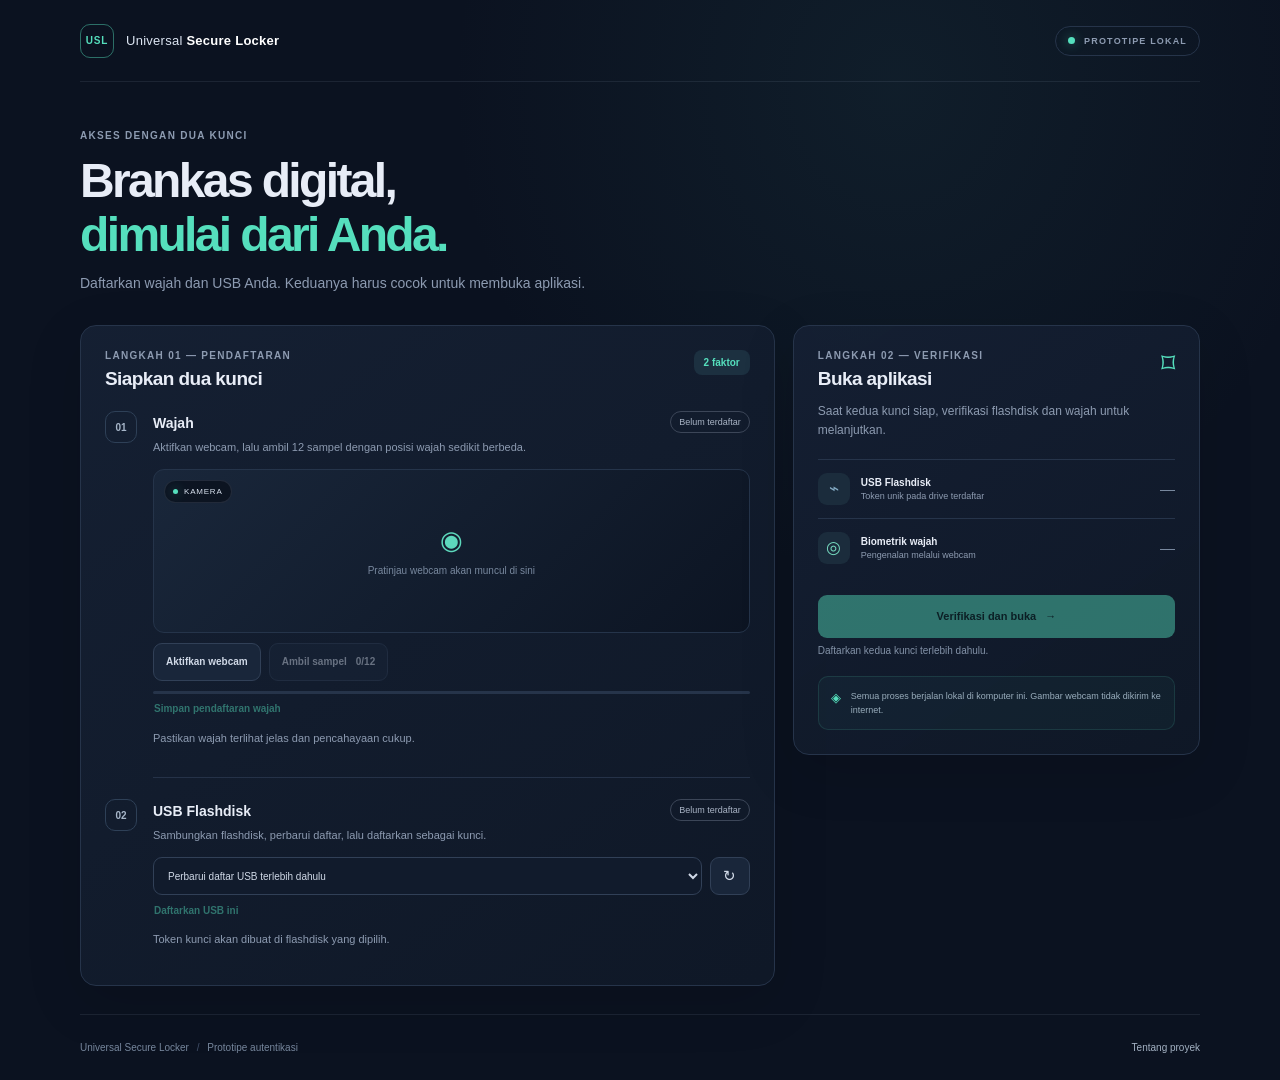
==== frontend/index.html @ 28c9111f "feat: implement USB dongle authentication and biometric verification - Add DongleAuth class for mana" ====
<!doctype html>
<html lang="id">
<head>
  <meta charset="utf-8">
  <meta name="viewport" content="width=device-width, initial-scale=1">
  <meta name="theme-color" content="#0b1220">
  <title>Universal Secure Locker</title>
  <link rel="stylesheet" href="css/style.css">
</head>
<body data-page="access">
  <main class="shell">
    <header class="topbar">
      <a class="brand" href="index.html" aria-label="Universal Secure Locker">
        <span class="brand-mark">USL</span>
        <span>Universal <strong>Secure Locker</strong></span>
      </a>
      <span class="environment-tag"><span class="status-dot"></span> PROTOTIPE LOKAL</span>
    </header>

    <section class="intro">
      <div class="eyebrow">AKSES DENGAN DUA KUNCI</div>
      <h1>Brankas digital,<br><span>dimulai dari Anda.</span></h1>
      <p>Daftarkan wajah dan USB Anda. Keduanya harus cocok untuk membuka aplikasi.</p>
    </section>

    <section class="access-layout" aria-label="Pengaturan dan verifikasi akses">
      <article class="card setup-card">
        <div class="card-heading">
          <div>
            <div class="eyebrow">LANGKAH 01 — PENDAFTARAN</div>
            <h2>Siapkan dua kunci</h2>
          </div>
          <span class="step-badge">2 faktor</span>
        </div>

        <div class="key-block">
          <div class="key-icon" aria-hidden="true">01</div>
          <div class="key-content">
            <div class="key-title-row">
              <h3>Wajah</h3>
              <span class="pill" id="face-status">Belum terdaftar</span>
            </div>
            <p>Aktifkan webcam, lalu ambil 12 sampel dengan posisi wajah sedikit berbeda.</p>
            <div class="camera-frame">
              <img id="camera-preview" alt="Pratinjau webcam" hidden>
              <div id="camera-placeholder" class="camera-placeholder">
                <span class="camera-symbol" aria-hidden="true">◉</span>
                <span>Pratinjau webcam akan muncul di sini</span>
              </div>
              <span class="camera-label"><span class="status-dot"></span> KAMERA</span>
            </div>
            <div class="button-row">
              <button class="button button-secondary" id="camera-button" type="button">Aktifkan webcam</button>
              <button class="button button-secondary" id="capture-button" type="button" disabled>Ambil sampel <span id="sample-count">0/12</span></button>
            </div>
            <div class="progress-track" aria-label="Kemajuan pendaftaran wajah">
              <span id="sample-progress"></span>
            </div>
            <button class="button button-text" id="finish-face-button" type="button" disabled>Simpan pendaftaran wajah</button>
            <p class="inline-message" id="face-message" role="status">Pastikan wajah terlihat jelas dan pencahayaan cukup.</p>
          </div>
        </div>

        <div class="divider"></div>

        <div class="key-block">
          <div class="key-icon" aria-hidden="true">02</div>
          <div class="key-content">
            <div class="key-title-row">
              <h3>USB Flashdisk</h3>
              <span class="pill" id="usb-status">Belum terdaftar</span>
            </div>
            <p>Sambungkan flashdisk, perbarui daftar, lalu daftarkan sebagai kunci.</p>
            <div class="button-row usb-controls">
              <select id="usb-select" aria-label="Pilih USB Flashdisk">
                <option value="">Perbarui daftar USB terlebih dahulu</option>
              </select>
              <button class="button button-secondary" id="refresh-usb-button" type="button" aria-label="Perbarui daftar USB">↻</button>
            </div>
            <button class="button button-text" id="register-usb-button" type="button" disabled>Daftarkan USB ini</button>
            <p class="inline-message" id="usb-message" role="status">Token kunci akan dibuat di flashdisk yang dipilih.</p>
          </div>
        </div>
      </article>

      <aside class="card verify-card">
        <div class="card-heading">
          <div>
            <div class="eyebrow">LANGKAH 02 — VERIFIKASI</div>
            <h2>Buka aplikasi</h2>
          </div>
          <span class="lock-icon" aria-hidden="true">⌑</span>
        </div>
        <p class="verify-description">Saat kedua kunci siap, verifikasi flashdisk dan wajah untuk melanjutkan.</p>

        <div class="factor-row">
          <span class="factor-icon" aria-hidden="true">⌁</span>
          <span><strong>USB Flashdisk</strong><small>Token unik pada drive terdaftar</small></span>
          <span class="factor-check" id="usb-check">—</span>
        </div>
        <div class="factor-row">
          <span class="factor-icon face-icon" aria-hidden="true">◎</span>
          <span><strong>Biometrik wajah</strong><small>Pengenalan melalui webcam</small></span>
          <span class="factor-check" id="face-check">—</span>
        </div>

        <button class="button button-primary button-wide" id="unlock-button" type="button" disabled>
          Verifikasi dan buka <span aria-hidden="true">→</span>
        </button>
        <p class="inline-message" id="login-message" role="status">Daftarkan kedua kunci terlebih dahulu.</p>
        <div class="privacy-note">
          <span aria-hidden="true">◈</span>
          <p>Semua proses berjalan lokal di komputer ini. Gambar webcam tidak dikirim ke internet.</p>
        </div>
      </aside>
    </section>

    <footer class="footer">
      <span>Universal Secure Locker <span class="footer-separator">/</span> Prototipe autentikasi</span>
      <a href="../dokumen_perancangan_project_akhir_kriptografi.md">Tentang proyek</a>
    </footer>
  </main>
  <script src="js/api.js"></script>
  <script src="js/app.js"></script>
</body>
</html>
---- frontend/css/style.css ----
:root {
  color-scheme: dark;
  font-family: "Segoe UI", sans-serif;
  background: #0b1220;
  color: #e8edf7;
  font-synthesis: none;
  text-rendering: optimizeLegibility;
  --surface: #121b2c;
  --surface-raised: #172338;
  --line: #26344a;
  --muted: #8d9bb1;
  --accent: #55dfbd;
  --accent-dark: #133f3d;
  --danger: #ff828c;
}

* {
  box-sizing: border-box;
}

body {
  min-width: 760px;
  min-height: 100vh;
  margin: 0;
  background:
    radial-gradient(ellipse at 70% 8%, rgb(46 101 105 / 14%), transparent 35%),
    #0b1220;
}

button,
select {
  font: inherit;
}

button,
a,
select {
  -webkit-tap-highlight-color: transparent;
}

a {
  color: inherit;
  text-decoration: none;
}

.shell {
  width: min(1120px, calc(100% - 72px));
  margin: 0 auto;
}

.topbar {
  height: 82px;
  display: flex;
  align-items: center;
  justify-content: space-between;
  border-bottom: 1px solid rgb(141 155 177 / 13%);
}

.brand {
  display: inline-flex;
  align-items: center;
  gap: 12px;
  color: #dce5f2;
  font-size: 13px;
  letter-spacing: 0.02em;
}

.brand strong {
  color: #fff;
  font-weight: 600;
}

.brand-mark {
  width: 34px;
  height: 34px;
  display: grid;
  place-items: center;
  border: 1px solid rgb(85 223 189 / 45%);
  border-radius: 10px;
  color: var(--accent);
  font-size: 10px;
  font-weight: 700;
  letter-spacing: 0.08em;
}

.environment-tag,
.eyebrow {
  color: var(--muted);
  font-size: 10px;
  font-weight: 700;
  letter-spacing: 0.13em;
}

.environment-tag {
  display: inline-flex;
  align-items: center;
  gap: 9px;
  padding: 9px 12px;
  border: 1px solid var(--line);
  border-radius: 99px;
  font-size: 9px;
}

.status-dot {
  width: 7px;
  height: 7px;
  display: inline-block;
  border-radius: 50%;
  background: var(--accent);
  box-shadow: 0 0 11px rgb(85 223 189 / 48%);
}

.intro {
  padding: 48px 0 30px;
}

.intro h1,
.dashboard-welcome h1 {
  margin: 13px 0 10px;
  font-family: "Segoe UI", sans-serif;
  font-size: clamp(32px, 4vw, 48px);
  font-weight: 700;
  letter-spacing: -0.055em;
  line-height: 1.12;
}

.intro h1 span,
.dashboard-welcome h1 span {
  color: var(--accent);
}

.intro p,
.dashboard-welcome p {
  margin: 0;
  color: var(--muted);
  font-size: 14px;
  line-height: 1.7;
}

.access-layout {
  display: grid;
  grid-template-columns: minmax(0, 1.45fr) minmax(310px, 0.85fr);
  align-items: start;
  gap: 18px;
}

.card {
  border: 1px solid var(--line);
  border-radius: 16px;
  background: linear-gradient(145deg, rgb(21 32 51 / 96%), rgb(15 24 39 / 98%));
  box-shadow: 0 16px 55px rgb(0 0 0 / 13%);
}

.setup-card,
.verify-card {
  padding: 24px;
}

.card-heading {
  display: flex;
  align-items: flex-start;
  justify-content: space-between;
  gap: 16px;
}

.card-heading h2 {
  margin: 7px 0 0;
  font-family: Manrope, "Segoe UI", sans-serif;
  font-size: 19px;
  letter-spacing: -0.03em;
}

.step-badge {
  padding: 7px 10px;
  border-radius: 8px;
  background: #1c3040;
  color: var(--accent);
  font-size: 10px;
  font-weight: 700;
}

.key-block {
  display: grid;
  grid-template-columns: 35px minmax(0, 1fr);
  gap: 13px;
  padding-top: 21px;
}

.key-icon {
  width: 32px;
  height: 32px;
  display: grid;
  place-items: center;
  border: 1px solid #2e4057;
  border-radius: 10px;
  color: #a7b6c9;
  font-size: 10px;
  font-weight: 700;
}

.key-content {
  min-width: 0;
}

.key-title-row {
  display: flex;
  align-items: center;
  justify-content: space-between;
  gap: 10px;
}

.key-title-row h3 {
  margin: 2px 0 0;
  font-size: 14px;
  font-weight: 600;
}

.pill {
  padding: 5px 8px;
  border: 1px solid #3c4658;
  border-radius: 99px;
  color: #aab5c6;
  font-size: 9px;
  white-space: nowrap;
}

.pill.is-ready {
  border-color: rgb(85 223 189 / 35%);
  background: rgb(85 223 189 / 8%);
  color: var(--accent);
}

.key-content > p,
.verify-description {
  margin: 6px 0 12px;
  color: var(--muted);
  font-size: 11px;
  line-height: 1.6;
}

.camera-frame {
  position: relative;
  height: 164px;
  overflow: hidden;
  border: 1px solid #25344a;
  border-radius: 11px;
  background:
    linear-gradient(135deg, rgb(29 44 65 / 68%), rgb(12 20 34 / 95%)),
    #111b2c;
}

.camera-frame img {
  width: 100%;
  height: 100%;
  display: block;
  object-fit: cover;
  transform: scaleX(-1);
}

.camera-frame img[hidden] {
  display: none;
}

.camera-placeholder {
  height: 100%;
  display: flex;
  flex-direction: column;
  align-items: center;
  justify-content: center;
  gap: 9px;
  color: #78889e;
  font-size: 10px;
}

.camera-symbol {
  color: #5dd8bc;
  font-size: 26px;
}

.camera-label {
  position: absolute;
  top: 10px;
  left: 10px;
  display: inline-flex;
  align-items: center;
  gap: 6px;
  padding: 6px 8px;
  border: 1px solid rgb(141 155 177 / 17%);
  border-radius: 99px;
  background: rgb(9 15 26 / 72%);
  color: #d9e2ef;
  font-size: 8px;
  letter-spacing: 0.1em;
}

.camera-label .status-dot {
  width: 5px;
  height: 5px;
}

.button-row {
  display: flex;
  gap: 8px;
  margin-top: 10px;
}

.button {
  min-height: 38px;
  display: inline-flex;
  align-items: center;
  justify-content: center;
  gap: 9px;
  padding: 0 12px;
  border: 1px solid transparent;
  border-radius: 9px;
  cursor: pointer;
  font-size: 10px;
  font-weight: 600;
  transition: border-color 140ms ease, background 140ms ease, transform 140ms ease;
}

.button:not(:disabled):active {
  transform: translateY(1px);
}

.button:disabled {
  cursor: not-allowed;
  opacity: 0.45;
}

.button-secondary {
  border-color: #314057;
  background: #19263a;
  color: #d0d9e7;
}

.button-secondary:not(:disabled):hover {
  border-color: #5a718d;
  background: #203149;
}

.button-primary {
  background: var(--accent);
  color: #06251f;
  font-size: 11px;
  font-weight: 700;
}

.button-primary:not(:disabled):hover {
  background: #7cebd0;
}

.button-text {
  min-height: 30px;
  padding: 0;
  background: transparent;
  color: var(--accent);
  font-size: 10px;
}

.button-text:not(:disabled):hover {
  color: #94f5dc;
}

.progress-track {
  height: 3px;
  overflow: hidden;
  margin-top: 10px;
  border-radius: 99px;
  background: #26344a;
}

.progress-track span {
  width: 0;
  height: 100%;
  display: block;
  border-radius: inherit;
  background: var(--accent);
  transition: width 180ms ease;
}

.inline-message {
  min-height: 14px;
  margin: 5px 0 0;
  color: #8392a8;
  font-size: 10px;
  line-height: 1.5;
}

.inline-message.is-error {
  color: var(--danger);
}

.inline-message.is-success {
  color: var(--accent);
}

.divider {
  height: 1px;
  margin: 18px 0 0 48px;
  background: #253248;
}

.usb-controls select {
  min-width: 0;
  flex: 1;
  padding: 0 10px;
  border: 1px solid #314057;
  border-radius: 9px;
  outline: none;
  background: #111b2c;
  color: #d0d9e7;
  font-size: 10px;
}

.usb-controls select:focus {
  border-color: var(--accent);
}

.usb-controls .button {
  width: 40px;
  font-size: 15px;
}

.verify-card {
  position: sticky;
  top: 20px;
}

.lock-icon {
  color: var(--accent);
  font-size: 28px;
  line-height: 1;
}

.verify-description {
  margin: 12px 0 18px;
  font-size: 12px;
}

.factor-row {
  min-height: 59px;
  display: flex;
  align-items: center;
  gap: 11px;
  border-top: 1px solid #26344a;
}

.factor-icon {
  width: 32px;
  height: 32px;
  display: grid;
  place-items: center;
  border-radius: 9px;
  background: #1b2c3c;
  color: #82a9c2;
  font-size: 17px;
}

.face-icon {
  color: #75d9bf;
}

.factor-row > span:nth-child(2) {
  min-width: 0;
  flex: 1;
}

.factor-row strong,
.factor-row small {
  display: block;
}

.factor-row strong {
  font-size: 10px;
  font-weight: 600;
}

.factor-row small {
  margin-top: 3px;
  color: var(--muted);
  font-size: 9px;
}

.factor-check {
  color: #78889e;
  font-size: 15px;
}

.factor-check.is-ready {
  color: var(--accent);
}

.button-wide {
  width: 100%;
  min-height: 43px;
  margin-top: 18px;
}

.privacy-note,
.demo-notice {
  display: flex;
  gap: 10px;
  padding: 12px;
  border: 1px solid rgb(85 223 189 / 13%);
  border-radius: 10px;
  background: rgb(85 223 189 / 4%);
  color: var(--accent);
}

.privacy-note {
  margin-top: 18px;
}

.privacy-note > span,
.demo-notice > span {
  padding-top: 1px;
  font-size: 13px;
}

.privacy-note p,
.demo-notice p {
  margin: 0;
  color: #99adbc;
  font-size: 9px;
  line-height: 1.6;
}

.footer {
  min-height: 66px;
  display: flex;
  align-items: center;
  justify-content: space-between;
  gap: 16px;
  margin-top: 28px;
  border-top: 1px solid rgb(141 155 177 / 13%);
  color: #76869c;
  font-size: 10px;
}

.footer a,
.footer > span:last-child {
  color: #a3b1c2;
}

.footer a:hover {
  color: var(--accent);
}

.footer-separator {
  padding: 0 5px;
  color: #43516a;
}

.dashboard-shell {
  min-height: 100vh;
  display: flex;
  flex-direction: column;
}

.dashboard-welcome {
  padding: 70px 0 37px;
}

.dashboard-welcome h1 {
  font-size: clamp(38px, 5vw, 58px);
}

.dashboard-welcome p {
  max-width: 520px;
}

.dashboard-grid {
  display: grid;
  grid-template-columns: repeat(3, 1fr);
  gap: 15px;
}

.feature-card {
  position: relative;
  min-height: 220px;
  padding: 21px;
}

.feature-number {
  position: absolute;
  top: 22px;
  right: 21px;
  color: #61728b;
  font-size: 10px;
  letter-spacing: 0.08em;
}

.feature-icon {
  width: 42px;
  height: 42px;
  display: grid;
  place-items: center;
  margin-bottom: 24px;
  border: 1px solid #30445b;
  border-radius: 12px;
  background: #1a2a3c;
  color: var(--accent);
  font-size: 17px;
  font-weight: 600;
}

.feature-card h2 {
  margin: 0 0 7px;
  font-family: "Segoe UI", sans-serif;
  font-size: 15px;
}

.feature-card p {
  margin: 0;
  color: var(--muted);
  font-size: 11px;
  line-height: 1.6;
}

.feature-state {
  display: inline-block;
  margin-top: 17px;
  color: #8092aa;
  font-size: 8px;
  font-weight: 700;
  letter-spacing: 0.12em;
}

.demo-notice {
  margin-top: 20px;
  border-color: #34425a;
  background: rgb(110 136 166 / 6%);
  color: #a9bad0;
}

.demo-notice p {
  font-size: 10px;
}

.demo-notice strong {
  color: #d2dfed;
}

.dashboard-shell .footer {
  margin-top: auto;
}

.logout-button {
  min-height: 36px;
}

@media (max-width: 850px) {
  body {
    min-width: 0;
  }

  .shell {
    width: min(680px, calc(100% - 32px));
  }

  .access-layout {
    grid-template-columns: 1fr;
  }

  .verify-card {
    position: static;
  }
}

@media (max-width: 560px) {
  .environment-tag {
    padding: 8px;
    font-size: 8px;
  }

  .intro {
    padding-top: 36px;
  }

  .setup-card,
  .verify-card {
    padding: 17px;
  }

  .key-block {
    grid-template-columns: 28px minmax(0, 1fr);
    gap: 9px;
  }

  .key-icon {
    width: 27px;
    height: 27px;
  }

  .dashboard-grid {
    grid-template-columns: 1fr;
  }

  .feature-card {
    min-height: 190px;
  }

  .footer {
    align-items: flex-start;
    padding: 17px 0;
    font-size: 9px;
  }
}
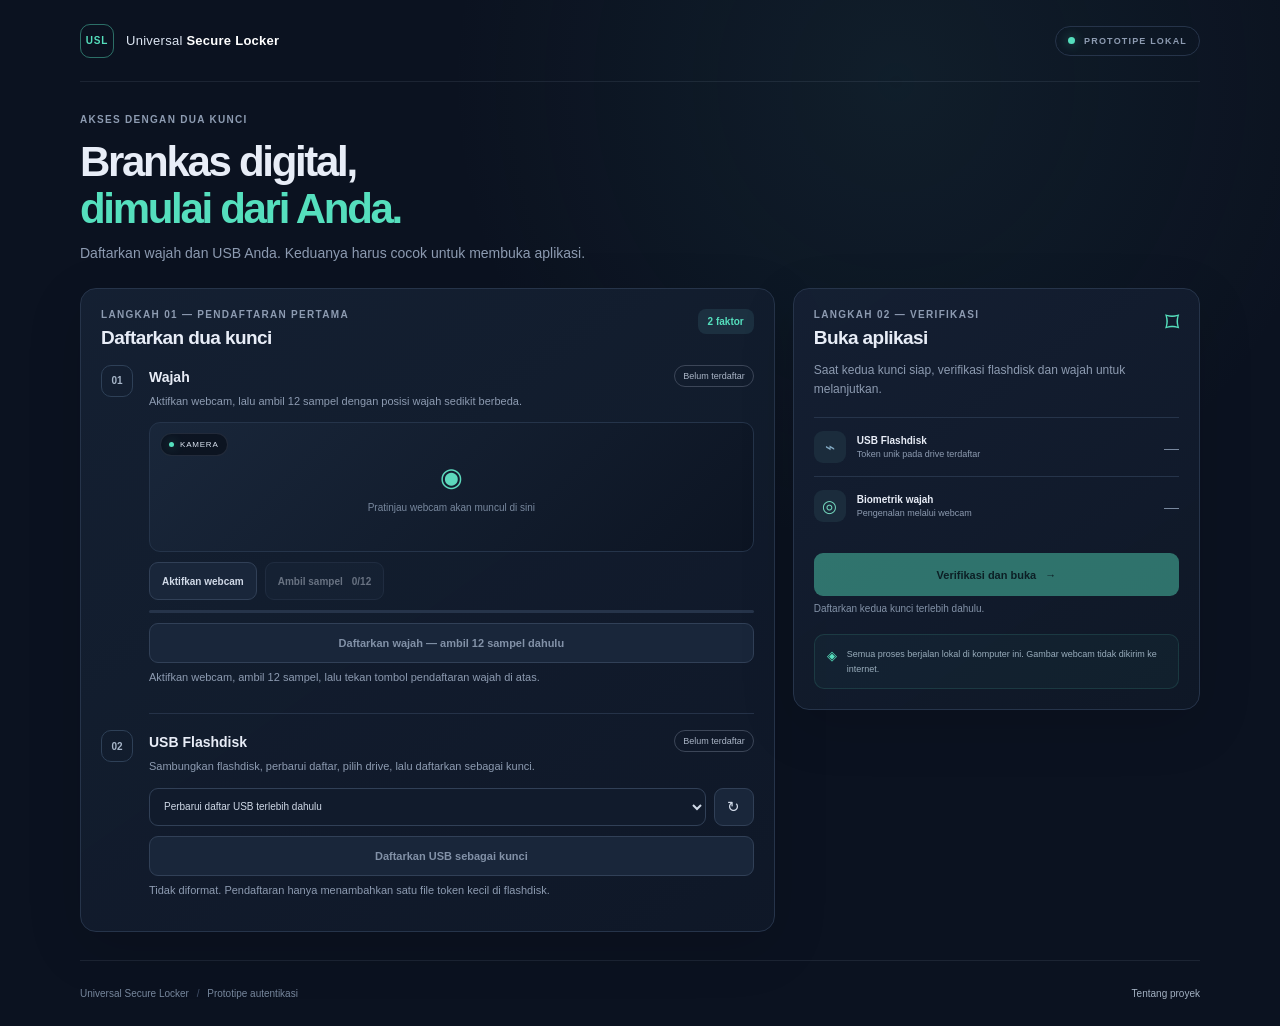
==== commit 9709dcc8: "feat: update README and UI for USB and facial registration process" ====
--- a/frontend/index.html
+++ b/frontend/index.html
@@ -27,8 +27,8 @@
       <article class="card setup-card">
         <div class="card-heading">
           <div>
-            <div class="eyebrow">LANGKAH 01 — PENDAFTARAN</div>
-            <h2>Siapkan dua kunci</h2>
+            <div class="eyebrow">LANGKAH 01 — PENDAFTARAN PERTAMA</div>
+            <h2>Daftarkan dua kunci</h2>
           </div>
           <span class="step-badge">2 faktor</span>
         </div>
@@ -56,8 +56,8 @@
             <div class="progress-track" aria-label="Kemajuan pendaftaran wajah">
               <span id="sample-progress"></span>
             </div>
-            <button class="button button-text" id="finish-face-button" type="button" disabled>Simpan pendaftaran wajah</button>
-            <p class="inline-message" id="face-message" role="status">Pastikan wajah terlihat jelas dan pencahayaan cukup.</p>
+            <button class="button button-primary registration-button" id="finish-face-button" type="button" disabled>Daftarkan wajah — ambil 12 sampel dahulu</button>
+            <p class="inline-message" id="face-message" role="status">Aktifkan webcam, ambil 12 sampel, lalu tekan tombol pendaftaran wajah di atas.</p>
           </div>
         </div>
 
@@ -70,15 +70,15 @@
               <h3>USB Flashdisk</h3>
               <span class="pill" id="usb-status">Belum terdaftar</span>
             </div>
-            <p>Sambungkan flashdisk, perbarui daftar, lalu daftarkan sebagai kunci.</p>
+            <p>Sambungkan flashdisk, perbarui daftar, pilih drive, lalu daftarkan sebagai kunci.</p>
             <div class="button-row usb-controls">
               <select id="usb-select" aria-label="Pilih USB Flashdisk">
                 <option value="">Perbarui daftar USB terlebih dahulu</option>
               </select>
               <button class="button button-secondary" id="refresh-usb-button" type="button" aria-label="Perbarui daftar USB">↻</button>
             </div>
-            <button class="button button-text" id="register-usb-button" type="button" disabled>Daftarkan USB ini</button>
-            <p class="inline-message" id="usb-message" role="status">Token kunci akan dibuat di flashdisk yang dipilih.</p>
+            <button class="button button-primary registration-button" id="register-usb-button" type="button" disabled>Daftarkan USB sebagai kunci</button>
+            <p class="inline-message" id="usb-message" role="status">Tidak diformat. Pendaftaran hanya menambahkan satu file token kecil di flashdisk.</p>
           </div>
         </div>
       </article>
--- a/frontend/css/style.css
+++ b/frontend/css/style.css
@@ -111,14 +111,14 @@
 }
 
 .intro {
-  padding: 48px 0 30px;
+  padding: 32px 0 22px;
 }
 
 .intro h1,
 .dashboard-welcome h1 {
   margin: 13px 0 10px;
   font-family: "Segoe UI", sans-serif;
-  font-size: clamp(32px, 4vw, 48px);
+  font-size: clamp(32px, 4vw, 42px);
   font-weight: 700;
   letter-spacing: -0.055em;
   line-height: 1.12;
@@ -153,7 +153,7 @@
 
 .setup-card,
 .verify-card {
-  padding: 24px;
+  padding: 20px;
 }
 
 .card-heading {
@@ -183,7 +183,7 @@
   display: grid;
   grid-template-columns: 35px minmax(0, 1fr);
   gap: 13px;
-  padding-top: 21px;
+  padding-top: 16px;
 }
 
 .key-icon {
@@ -240,7 +240,7 @@
 
 .camera-frame {
   position: relative;
-  height: 164px;
+  height: 130px;
   overflow: hidden;
   border: 1px solid #25344a;
   border-radius: 11px;
@@ -397,7 +397,7 @@
 
 .divider {
   height: 1px;
-  margin: 18px 0 0 48px;
+  margin: 14px 0 0 48px;
   background: #253248;
 }
 
@@ -497,6 +497,19 @@
   margin-top: 18px;
 }
 
+.registration-button {
+  width: 100%;
+  min-height: 40px;
+  margin-top: 10px;
+}
+
+.registration-button:disabled {
+  border-color: #314057;
+  background: #19263a;
+  color: #8291a7;
+  opacity: 1;
+}
+
 .privacy-note,
 .demo-notice {
   display: flex;
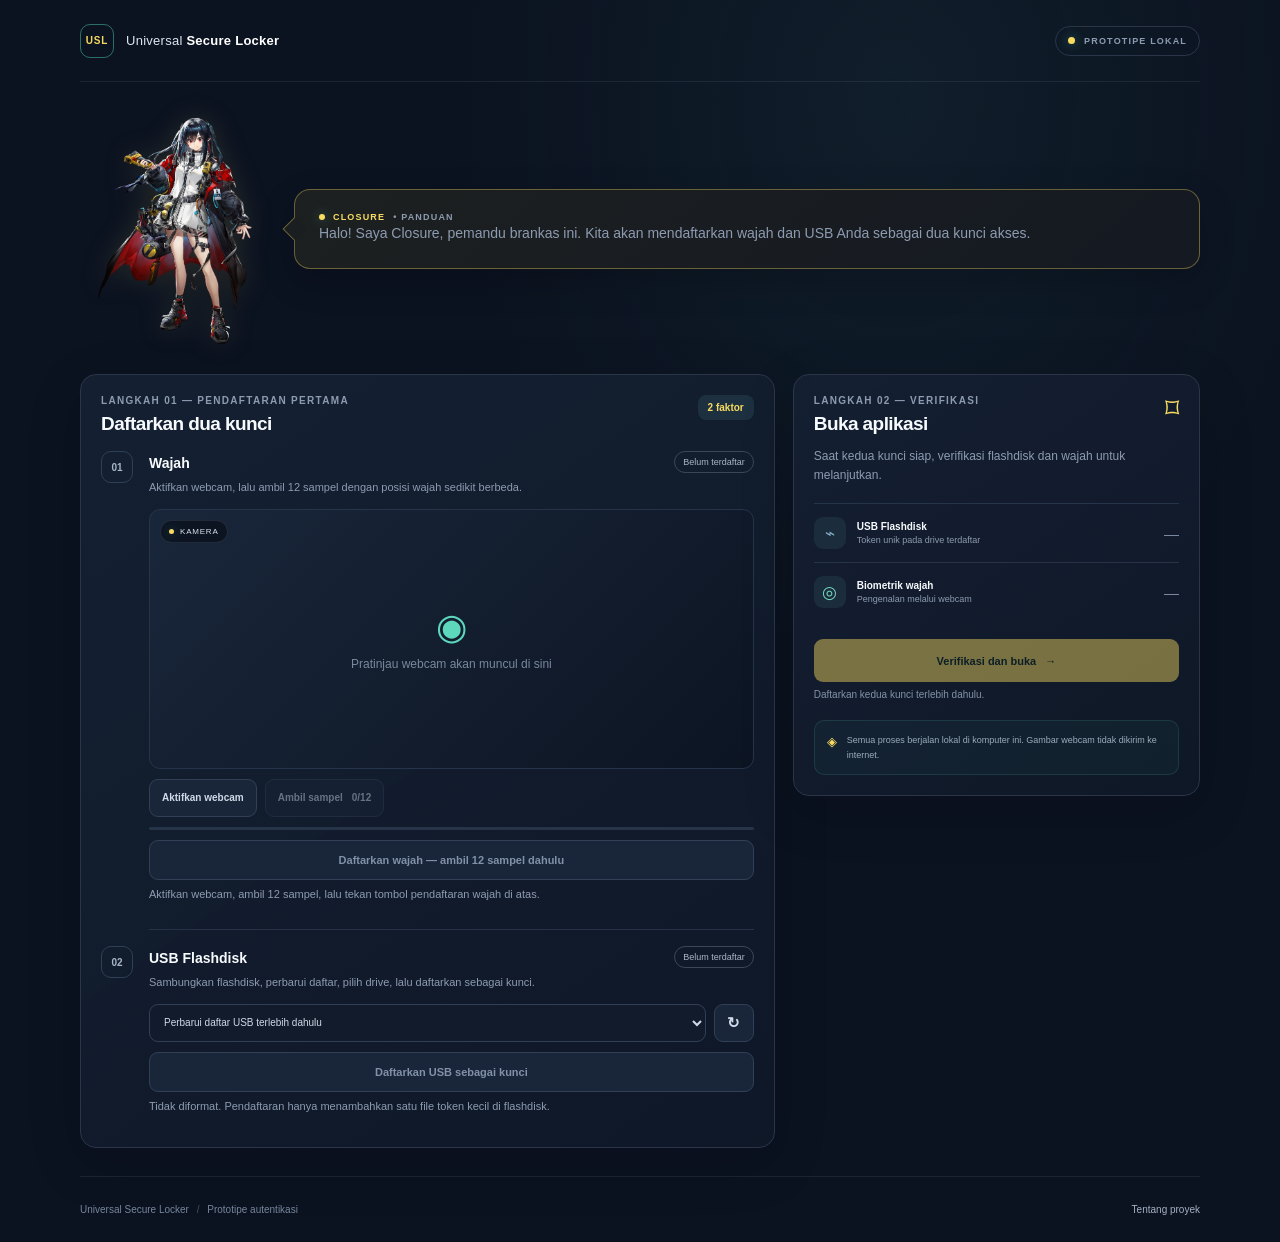
==== commit b9e669bf: "feat: enhance user guidance with Closure character and terminal logging for improved interaction" ====
--- a/frontend/index.html
+++ b/frontend/index.html
@@ -17,10 +17,14 @@
       <span class="environment-tag"><span class="status-dot"></span> PROTOTIPE LOKAL</span>
     </header>
 
-    <section class="intro">
-      <div class="eyebrow">AKSES DENGAN DUA KUNCI</div>
-      <h1>Brankas digital,<br><span>dimulai dari Anda.</span></h1>
-      <p>Daftarkan wajah dan USB Anda. Keduanya harus cocok untuk membuka aplikasi.</p>
+    <section class="intro closure-hero-banner" aria-label="Panduan Closure">
+      <div class="closure-guide-character">
+        <img src="assets/img/Closure_2.png" alt="Closure, pemandu Universal Secure Locker">
+      </div>
+      <div class="closure-dialogue" role="status" aria-live="polite">
+        <div class="closure-dialogue-label"><span class="status-dot"></span> CLOSURE <span>• PANDUAN</span></div>
+        <p id="closure-dialogue">Halo! Saya Closure, pemandu brankas ini. Kita akan mendaftarkan wajah dan USB Anda sebagai dua kunci akses.</p>
+      </div>
     </section>
 
     <section class="access-layout" aria-label="Pengaturan dan verifikasi akses">
--- a/frontend/css/style.css
+++ b/frontend/css/style.css
@@ -1,17 +1,15 @@
 :root {
   color-scheme: dark;
   font-family: "Segoe UI", sans-serif;
-  background: #0b1220;
-  color: #e8edf7;
-  font-synthesis: none;
-  text-rendering: optimizeLegibility;
-  --surface: #121b2c;
-  --surface-raised: #172338;
-  --line: #26344a;
-  --muted: #8d9bb1;
-  --accent: #55dfbd;
-  --accent-dark: #133f3d;
-  --danger: #ff828c;
+  background: #0b0c10;       /* Latar belakang gelap industrial */
+  color: #f8fbfd;
+  --surface: #121820;        /* Warna permukaan kartu */
+  --surface-raised: #18202a;
+  --line: #2a3648;           /* Warna garis pembatas */
+  --muted: #8d9bb1;          /* Warna teks sekunder */
+  --accent: #f8db60;         /* Warna aksen kuning industrial khas Closure */
+  --accent-dark: #3f3613;
+  --danger: #da3e39;         /* Warna aksen merah terang mantel Closure */
 }
 
 * {
@@ -112,6 +110,83 @@
 
 .intro {
   padding: 32px 0 22px;
+}
+
+.closure-hero-banner {
+  display: flex;
+  align-items: flex-end;
+  gap: 24px;
+  min-height: 225px;
+  margin-bottom: 8px;
+}
+
+.closure-guide-character {
+  width: 190px;
+  height: 230px;
+  flex: 0 0 190px;
+  display: flex;
+  align-items: flex-end;
+  justify-content: center;
+}
+
+.closure-guide-character img {
+  width: 100%;
+  height: 100%;
+  display: block;
+  object-fit: contain;
+  object-position: bottom;
+  filter: drop-shadow(0 0 14px rgb(248 219 96 / 12%));
+}
+
+.closure-dialogue {
+  position: relative;
+  min-width: 0;
+  flex: 1;
+  align-self: center;
+  padding: 22px 24px;
+  border: 1px solid rgb(248 219 96 / 36%);
+  border-radius: 16px;
+  background: linear-gradient(140deg, #1d2020, #141922);
+  box-shadow: 0 12px 35px rgb(0 0 0 / 18%);
+}
+
+.closure-dialogue::before {
+  position: absolute;
+  top: 50%;
+  left: -9px;
+  width: 16px;
+  height: 16px;
+  border-bottom: 1px solid rgb(248 219 96 / 36%);
+  border-left: 1px solid rgb(248 219 96 / 36%);
+  background: #1b1e20;
+  content: "";
+  transform: translateY(-50%) rotate(45deg);
+}
+
+.closure-dialogue-label {
+  display: flex;
+  align-items: center;
+  gap: 8px;
+  color: var(--accent);
+  font-size: 9px;
+  font-weight: 700;
+  letter-spacing: 0.13em;
+}
+
+.closure-dialogue-label span:last-child {
+  color: var(--muted);
+}
+
+.closure-dialogue-label .status-dot {
+  width: 6px;
+  height: 6px;
+}
+
+.closure-dialogue p {
+  margin: 12px 0 0;
+  color: #e8edf7;
+  font-size: 14px;
+  line-height: 1.75;
 }
 
 .intro h1,
@@ -240,7 +315,7 @@
 
 .camera-frame {
   position: relative;
-  height: 130px;
+  height: 260px;
   overflow: hidden;
   border: 1px solid #25344a;
   border-radius: 11px;
@@ -269,12 +344,12 @@
   justify-content: center;
   gap: 9px;
   color: #78889e;
-  font-size: 10px;
+  font-size: 12px;
 }
 
 .camera-symbol {
   color: #5dd8bc;
-  font-size: 26px;
+  font-size: 36px;
 }
 
 .camera-label {
@@ -572,15 +647,18 @@
 }
 
 .dashboard-welcome {
-  padding: 70px 0 37px;
-}
-
-.dashboard-welcome h1 {
-  font-size: clamp(38px, 5vw, 58px);
-}
-
-.dashboard-welcome p {
-  max-width: 520px;
+  display: flex;
+  align-items: flex-end;
+  gap: 24px;
+  padding: 45px 0 35px;
+}
+
+.dashboard-guide-character {
+  height: 260px;
+}
+
+.dashboard-dialogue {
+  margin-bottom: 30px;
 }
 
 .dashboard-grid {
@@ -691,11 +769,43 @@
     padding-top: 36px;
   }
 
+  .closure-hero-banner {
+    gap: 8px;
+    min-height: 145px;
+  }
+
+  .closure-guide-character {
+    width: 105px;
+    height: 155px;
+    flex-basis: 105px;
+  }
+
+  .dashboard-guide-character {
+    height: 165px;
+  }
+
+  .closure-dialogue {
+    padding: 15px;
+  }
+
+  .closure-dialogue p {
+    margin-top: 9px;
+    font-size: 12px;
+  }
+
+  .closure-dialogue-label {
+    font-size: 8px;
+  }
+
   .setup-card,
   .verify-card {
     padding: 17px;
   }
 
+  .camera-frame {
+    height: 220px;
+  }
+
   .key-block {
     grid-template-columns: 28px minmax(0, 1fr);
     gap: 9px;
@@ -708,6 +818,15 @@
 
   .dashboard-grid {
     grid-template-columns: 1fr;
+  }
+
+  .dashboard-welcome {
+    gap: 8px;
+    padding: 35px 0 25px;
+  }
+
+  .dashboard-dialogue {
+    margin-bottom: 20px;
   }
 
   .feature-card {
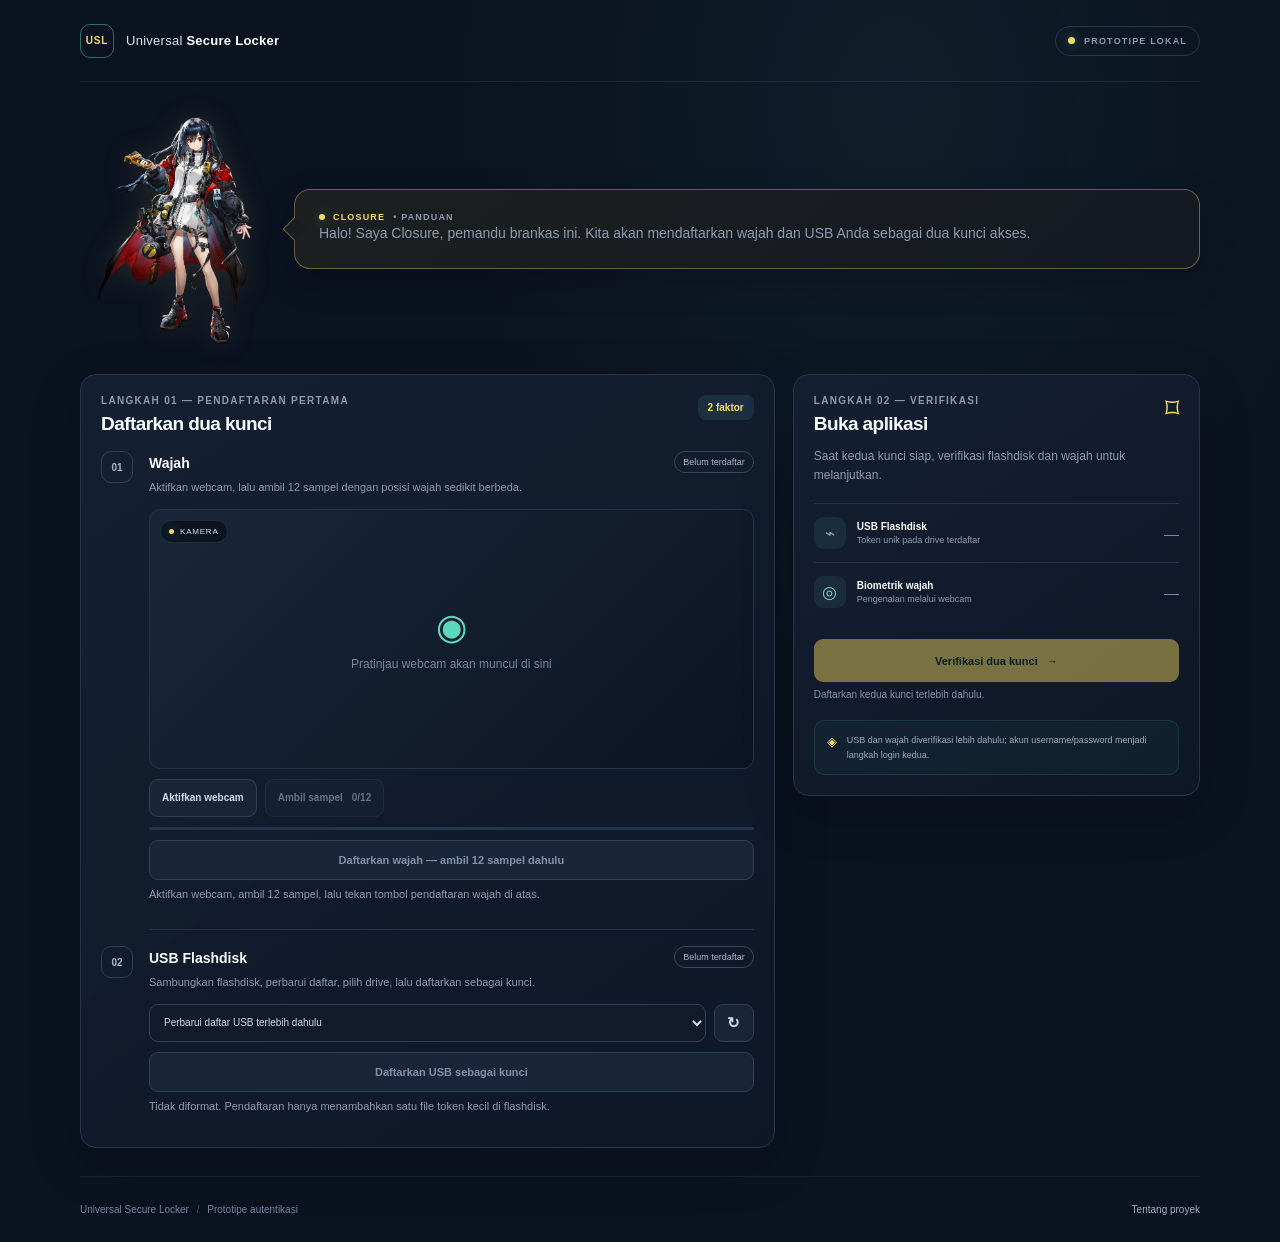
==== commit 044faa9b: "feat: Implement account management features with two-factor authentication - Added account creation " ====
--- a/frontend/index.html
+++ b/frontend/index.html
@@ -28,7 +28,7 @@
     </section>
 
     <section class="access-layout" aria-label="Pengaturan dan verifikasi akses">
-      <article class="card setup-card">
+      <article class="card setup-card" id="setup-card">
         <div class="card-heading">
           <div>
             <div class="eyebrow">LANGKAH 01 — PENDAFTARAN PERTAMA</div>
@@ -97,24 +97,67 @@
         </div>
         <p class="verify-description">Saat kedua kunci siap, verifikasi flashdisk dan wajah untuk melanjutkan.</p>
 
-        <div class="factor-row">
-          <span class="factor-icon" aria-hidden="true">⌁</span>
-          <span><strong>USB Flashdisk</strong><small>Token unik pada drive terdaftar</small></span>
-          <span class="factor-check" id="usb-check">—</span>
-        </div>
-        <div class="factor-row">
-          <span class="factor-icon face-icon" aria-hidden="true">◎</span>
-          <span><strong>Biometrik wajah</strong><small>Pengenalan melalui webcam</small></span>
-          <span class="factor-check" id="face-check">—</span>
+        <div id="two-factor-panel">
+          <div class="factor-row">
+            <span class="factor-icon" aria-hidden="true">⌁</span>
+            <span><strong>USB Flashdisk</strong><small>Token unik pada drive terdaftar</small></span>
+            <span class="factor-check" id="usb-check">—</span>
+          </div>
+          <div class="factor-row">
+            <span class="factor-icon face-icon" aria-hidden="true">◎</span>
+            <span><strong>Biometrik wajah</strong><small>Pengenalan melalui webcam</small></span>
+            <span class="factor-check" id="face-check">—</span>
+          </div>
+
+          <button class="button button-primary button-wide" id="unlock-button" type="button" disabled>
+            Verifikasi dua kunci <span aria-hidden="true">→</span>
+          </button>
+          <p class="inline-message" id="login-message" role="status">Daftarkan kedua kunci terlebih dahulu.</p>
         </div>
 
-        <button class="button button-primary button-wide" id="unlock-button" type="button" disabled>
-          Verifikasi dan buka <span aria-hidden="true">→</span>
-        </button>
-        <p class="inline-message" id="login-message" role="status">Daftarkan kedua kunci terlebih dahulu.</p>
+        <section class="account-auth-panel" id="account-auth-panel" hidden>
+          <div class="account-auth-heading">
+            <span class="eyebrow">LANGKAH 02 — AKUN</span>
+            <h3 id="account-auth-title">Masuk ke akun</h3>
+            <p id="account-auth-description">Masuk dengan username dan password akun Anda.</p>
+          </div>
+          <div class="account-mode-switch">
+            <button class="button button-secondary is-selected" id="account-login-mode" type="button">Masuk</button>
+            <button class="button button-secondary" id="account-signup-mode" type="button">Buat akun</button>
+          </div>
+          <form id="account-login-form">
+            <label class="form-field">
+              <span>Username</span>
+              <input id="login-username" name="username" autocomplete="username" minlength="3" maxlength="32" required>
+            </label>
+            <label class="form-field">
+              <span>Password</span>
+              <input id="login-password" name="password" type="password" autocomplete="current-password" minlength="10" maxlength="128" required>
+            </label>
+            <button class="button button-primary button-wide" type="submit">Masuk ke brankas <span aria-hidden="true">→</span></button>
+          </form>
+          <form id="account-signup-form" hidden>
+            <label class="form-field">
+              <span>Username</span>
+              <input id="signup-username" name="username" autocomplete="username" minlength="3" maxlength="32" pattern="[A-Za-z0-9_.\x2D]{3,32}" required>
+            </label>
+            <label class="form-field">
+              <span>Password <small>Minimal 10 karakter</small></span>
+              <input id="signup-password" name="new-password" type="password" autocomplete="new-password" minlength="10" maxlength="128" required>
+            </label>
+            <label class="form-field">
+              <span>Ulangi password</span>
+              <input id="signup-confirm-password" name="confirm-password" type="password" autocomplete="new-password" minlength="10" maxlength="128" required>
+            </label>
+            <button class="button button-primary button-wide" type="submit">Daftarkan akun</button>
+          </form>
+          <p class="account-policy-note">Password disimpan sebagai hash Argon2id. Akun baru tidak mendapat akses ke file akun lain sampai pemilik atau admin membagikannya.</p>
+          <p class="inline-message" id="account-message" role="status"></p>
+        </section>
+
         <div class="privacy-note">
           <span aria-hidden="true">◈</span>
-          <p>Semua proses berjalan lokal di komputer ini. Gambar webcam tidak dikirim ke internet.</p>
+          <p>USB dan wajah diverifikasi lebih dahulu; akun username/password menjadi langkah login kedua.</p>
         </div>
       </aside>
     </section>
--- a/frontend/css/style.css
+++ b/frontend/css/style.css
@@ -16,6 +16,10 @@
   box-sizing: border-box;
 }
 
+[hidden] {
+  display: none !important;
+}
+
 body {
   min-width: 760px;
   min-height: 100vh;
@@ -572,6 +576,101 @@
   margin-top: 18px;
 }
 
+.account-auth-layout {
+  display: block;
+  max-width: 470px;
+  margin: 0 auto;
+}
+
+.account-auth-layout .verify-card {
+  position: static;
+}
+
+.account-auth-heading h3,
+.vault-heading h2,
+.app-dialog h2 {
+  margin: 7px 0 0;
+  font-family: "Segoe UI", sans-serif;
+  font-size: 19px;
+  letter-spacing: -0.03em;
+}
+
+.account-auth-heading > p,
+.dialog-description {
+  margin: 7px 0 0;
+  color: var(--muted);
+  font-size: 11px;
+  line-height: 1.6;
+}
+
+.account-mode-switch {
+  display: grid;
+  grid-template-columns: 1fr 1fr;
+  gap: 8px;
+  margin: 18px 0 14px;
+}
+
+.account-mode-switch .button.is-selected {
+  border-color: rgb(248 219 96 / 55%);
+  background: rgb(248 219 96 / 10%);
+  color: var(--accent);
+}
+
+.account-auth-panel form {
+  display: grid;
+  gap: 12px;
+}
+
+.form-field {
+  display: grid;
+  gap: 6px;
+  color: #d7dfeb;
+  font-size: 10px;
+  font-weight: 600;
+}
+
+.form-field > span {
+  display: flex;
+  align-items: baseline;
+  justify-content: space-between;
+  gap: 8px;
+}
+
+.form-field small {
+  color: var(--muted);
+  font-size: 9px;
+  font-weight: 400;
+}
+
+.form-field input,
+.form-field select {
+  width: 100%;
+  min-height: 40px;
+  padding: 0 11px;
+  border: 1px solid #314057;
+  border-radius: 9px;
+  outline: none;
+  background: #111b2c;
+  color: #eef3fb;
+  font: inherit;
+}
+
+.form-field input:focus,
+.form-field select:focus {
+  border-color: var(--accent);
+}
+
+.account-auth-panel form .button-wide {
+  margin-top: 3px;
+}
+
+.account-policy-note {
+  margin: 13px 0 3px;
+  color: #8d9bb1;
+  font-size: 9px;
+  line-height: 1.6;
+}
+
 .registration-button {
   width: 100%;
   min-height: 40px;
@@ -737,6 +836,190 @@
   margin-top: auto;
 }
 
+.account-toolbar {
+  display: flex;
+  align-items: center;
+  gap: 12px;
+}
+
+.active-account {
+  color: var(--accent);
+  font-size: 10px;
+  font-weight: 700;
+  letter-spacing: 0.06em;
+}
+
+.vault-panel {
+  padding: 22px;
+}
+
+.vault-heading {
+  display: flex;
+  align-items: center;
+  justify-content: space-between;
+  gap: 16px;
+}
+
+.vault-actions {
+  display: flex;
+  align-items: center;
+  gap: 8px;
+}
+
+.upload-button {
+  cursor: pointer;
+}
+
+.vault-guidance {
+  margin: 8px 0 16px;
+  color: var(--muted);
+  font-size: 10px;
+  line-height: 1.6;
+}
+
+.resource-list {
+  display: grid;
+  gap: 8px;
+}
+
+.resource-row {
+  display: flex;
+  align-items: center;
+  gap: 12px;
+  min-height: 58px;
+  padding: 9px 11px;
+  border: 1px solid #28364b;
+  border-radius: 10px;
+  background: rgb(12 20 33 / 55%);
+}
+
+.resource-symbol {
+  width: 34px;
+  height: 34px;
+  display: grid;
+  flex: 0 0 34px;
+  place-items: center;
+  border-radius: 9px;
+  background: #1b2c3c;
+  color: var(--accent);
+  font-size: 15px;
+}
+
+.resource-name {
+  min-width: 0;
+  flex: 1;
+  overflow: hidden;
+  color: #e8edf7;
+  font-size: 11px;
+  font-weight: 600;
+  text-overflow: ellipsis;
+  white-space: nowrap;
+}
+
+.resource-owner {
+  display: block;
+  margin-top: 4px;
+  color: var(--muted);
+  font-size: 9px;
+  font-weight: 400;
+}
+
+.resource-actions {
+  display: flex;
+  flex-wrap: wrap;
+  justify-content: flex-end;
+  gap: 6px;
+}
+
+.resource-actions .button {
+  min-height: 31px;
+  padding: 0 9px;
+  font-size: 9px;
+}
+
+.resource-empty {
+  padding: 22px 10px;
+  border: 1px dashed #34425a;
+  border-radius: 10px;
+  color: var(--muted);
+  font-size: 10px;
+  text-align: center;
+}
+
+.app-dialog {
+  width: min(460px, calc(100% - 32px));
+  max-height: min(85vh, 720px);
+  overflow: auto;
+  padding: 22px;
+  border: 1px solid var(--line);
+  border-radius: 15px;
+  background: #121b2c;
+  color: #e8edf7;
+  box-shadow: 0 22px 80px rgb(0 0 0 / 55%);
+}
+
+.app-dialog::backdrop {
+  background: rgb(3 7 14 / 76%);
+  backdrop-filter: blur(3px);
+}
+
+.dialog-close-row {
+  display: flex;
+  justify-content: flex-end;
+  margin: -8px -8px 9px;
+}
+
+.dialog-close {
+  width: 30px;
+  height: 30px;
+  border: 1px solid #34425a;
+  border-radius: 8px;
+  background: #19263a;
+  color: #d0d9e7;
+  cursor: pointer;
+  font-size: 18px;
+}
+
+.permission-options {
+  display: grid;
+  gap: 10px;
+  margin: 17px 0;
+}
+
+.permission-options label {
+  display: flex;
+  align-items: center;
+  gap: 9px;
+  color: #d0d9e7;
+  font-size: 10px;
+}
+
+.permission-options input {
+  accent-color: var(--accent);
+}
+
+.app-dialog .button-wide {
+  margin-top: 10px;
+}
+
+.preview-dialog {
+  width: min(720px, calc(100% - 32px));
+}
+
+.preview-dialog pre {
+  max-height: 55vh;
+  overflow: auto;
+  margin: 16px 0 0;
+  padding: 15px;
+  border: 1px solid #2a3648;
+  border-radius: 9px;
+  background: #0b0c10;
+  color: #e8edf7;
+  font: 12px/1.65 Consolas, monospace;
+  white-space: pre-wrap;
+  overflow-wrap: anywhere;
+}
+
 .logout-button {
   min-height: 36px;
 }
@@ -820,6 +1103,42 @@
     grid-template-columns: 1fr;
   }
 
+  .vault-panel {
+    padding: 15px;
+  }
+
+  .vault-heading {
+    align-items: flex-start;
+    flex-direction: column;
+  }
+
+  .vault-actions {
+    width: 100%;
+    flex-wrap: wrap;
+  }
+
+  .resource-row {
+    align-items: flex-start;
+    flex-wrap: wrap;
+  }
+
+  .resource-actions {
+    width: 100%;
+    padding-left: 46px;
+    justify-content: flex-start;
+  }
+
+  .account-toolbar {
+    gap: 7px;
+  }
+
+  .active-account {
+    max-width: 110px;
+    overflow: hidden;
+    text-overflow: ellipsis;
+    white-space: nowrap;
+  }
+
   .dashboard-welcome {
     gap: 8px;
     padding: 35px 0 25px;
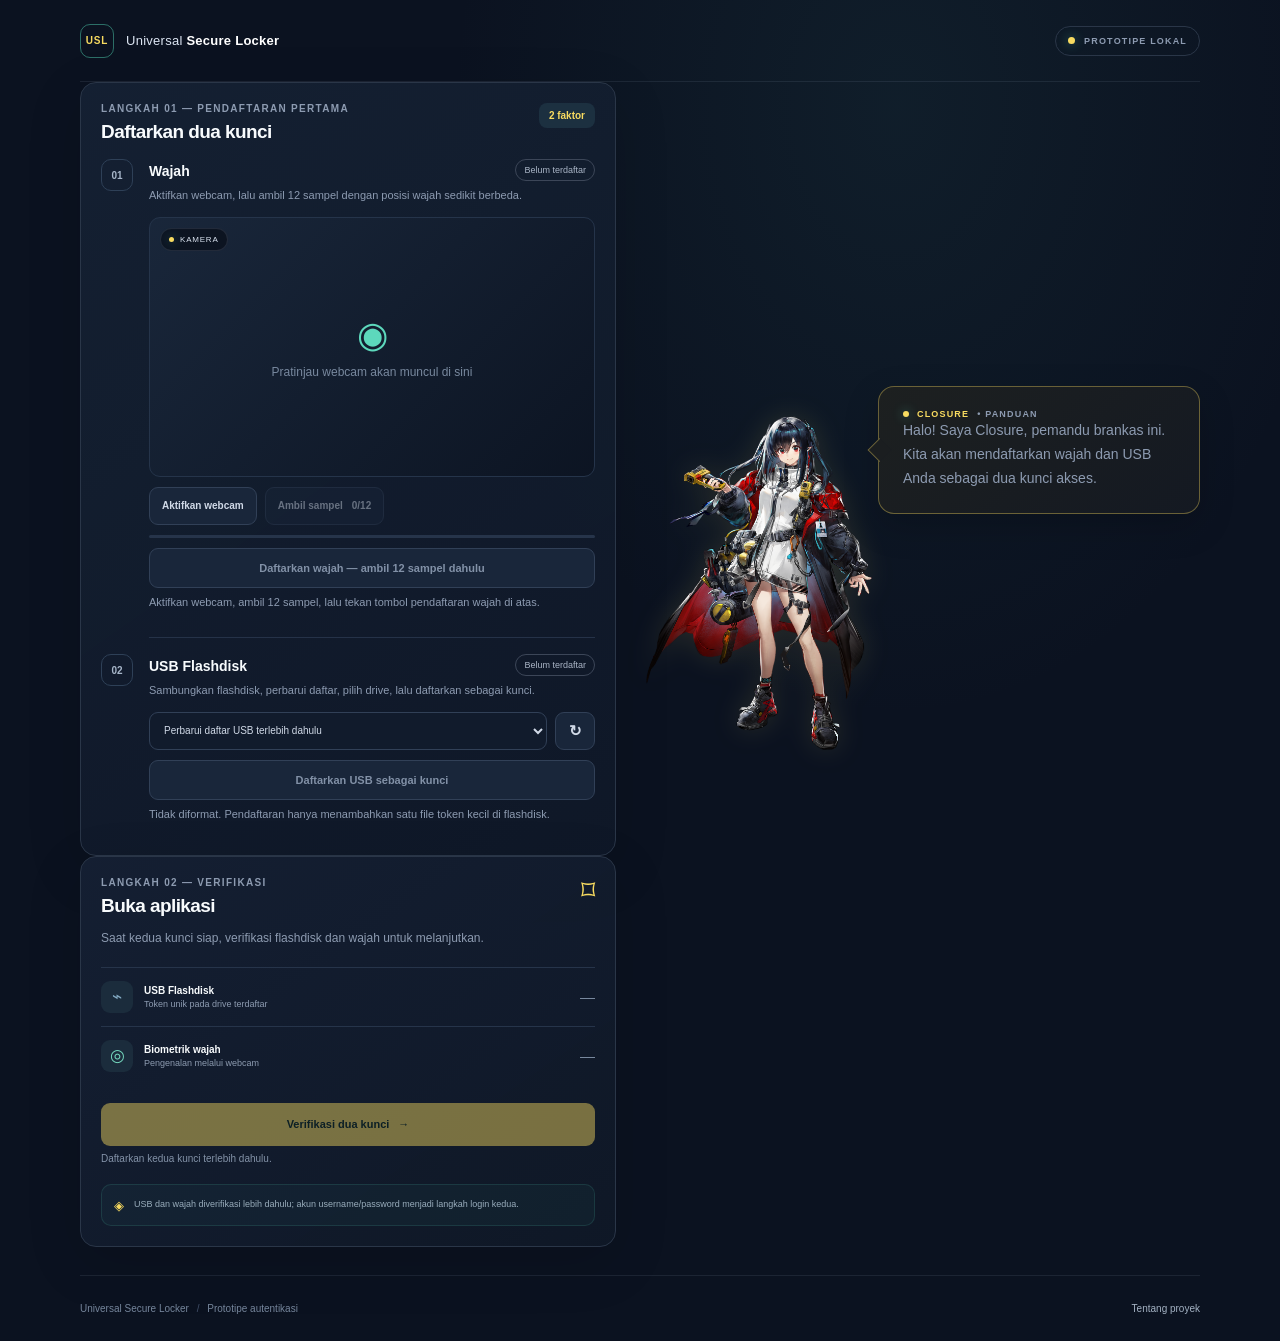
==== commit ebeae491: "feat: enhance account login experience with Closure guidance and UI updates" ====
--- a/frontend/index.html
+++ b/frontend/index.html
@@ -160,6 +160,15 @@
           <p>USB dan wajah diverifikasi lebih dahulu; akun username/password menjadi langkah login kedua.</p>
         </div>
       </aside>
+      <aside class="account-closure-guide" id="account-closure-guide" aria-label="Panduan Closure untuk login" hidden>
+        <div class="account-closure-dialogue closure-dialogue" role="status" aria-live="polite">
+          <div class="closure-dialogue-label"><span class="status-dot"></span> CLOSURE <span>• PANDUAN LOGIN</span></div>
+          <p id="account-closure-dialogue"></p>
+        </div>
+        <div class="account-closure-character">
+          <img src="assets/img/Closure_2.png" alt="Closure mendampingi proses login">
+        </div>
+      </aside>
     </section>
 
     <footer class="footer">
--- a/frontend/css/style.css
+++ b/frontend/css/style.css
@@ -578,12 +578,45 @@
 
 .account-auth-layout {
   display: block;
-  max-width: 470px;
+  max-width: 640px;
   margin: 0 auto;
+  padding-top: 16px;
 }
 
 .account-auth-layout .verify-card {
   position: static;
+}
+
+.account-closure-guide {
+  min-width: 0;
+  display: grid;
+  grid-template-rows: auto minmax(220px, 1fr);
+  gap: 12px;
+}
+
+.account-closure-dialogue {
+  width: 100%;
+  padding: 20px 22px;
+}
+
+.account-closure-dialogue p {
+  font-size: 15px;
+}
+
+.account-closure-character {
+  height: 330px;
+  display: flex;
+  justify-content: center;
+  overflow: hidden;
+}
+
+.account-closure-character img {
+  width: 100%;
+  height: 100%;
+  display: block;
+  object-fit: contain;
+  object-position: center bottom;
+  filter: drop-shadow(0 0 18px rgb(248 219 96 / 15%));
 }
 
 .account-auth-heading h3,
@@ -1024,6 +1057,296 @@
   min-height: 36px;
 }
 
+@media (min-width: 1101px) {
+  .closure-hero-banner {
+    position: fixed;
+    z-index: 5;
+    top: 50%;
+    right: max(36px, calc((100vw - 1120px) / 2));
+    width: min(560px, 46vw);
+    height: min(600px, calc(100vh - 48px));
+    min-height: 0;
+    display: grid;
+    grid-template-columns: minmax(0, 0.85fr) minmax(0, 1.15fr);
+    align-items: center;
+    gap: 0;
+    margin: 0;
+    padding: 0;
+    transform: translateY(-50%);
+  }
+
+  .closure-guide-character {
+    width: auto;
+    height: 100%;
+    flex: initial;
+  }
+
+  .closure-dialogue {
+    width: 100%;
+    flex: initial;
+    align-self: center;
+  }
+
+  .closure-dialogue::before {
+    top: 50%;
+    right: auto;
+    bottom: auto;
+    left: -8px;
+    transform: translateY(-50%) rotate(45deg);
+  }
+
+  .access-layout:not(.account-auth-layout) {
+    display: block;
+    margin-right: calc(min(560px, 46vw) + 24px);
+  }
+
+  .dashboard-welcome {
+    position: fixed;
+    z-index: 5;
+    top: 50%;
+    right: max(36px, calc((100vw - 1120px) / 2));
+    width: min(440px, 38vw);
+    height: min(560px, calc(100vh - 48px));
+    display: grid;
+    grid-template-columns: minmax(0, 0.85fr) minmax(0, 1.15fr);
+    align-items: center;
+    gap: 0;
+    padding: 0;
+    transform: translateY(-50%);
+  }
+
+  .dashboard-guide-character {
+    width: auto;
+    height: 100%;
+  }
+
+  .dashboard-guide-character img {
+    width: 100%;
+    height: 100%;
+    object-fit: contain;
+  }
+
+  .dashboard-dialogue {
+    margin: 0;
+  }
+
+  .dashboard-dialogue::before {
+    top: 50%;
+    bottom: auto;
+    left: -8px;
+    transform: translateY(-50%) rotate(45deg);
+  }
+
+  .dashboard-shell > .vault-panel,
+  .dashboard-shell > .demo-notice,
+  .dashboard-shell > .footer {
+    margin-right: calc(min(440px, 38vw) + 24px);
+  }
+
+  .account-auth-layout {
+    max-width: none;
+    margin: 0;
+  }
+
+  .account-auth-layout .verify-card {
+    width: min(450px, calc(100% - min(560px, 46vw) - 48px));
+    margin-right: calc(min(560px, 46vw) + 24px);
+    margin-left: auto;
+  }
+
+  .account-closure-guide {
+    position: fixed;
+    z-index: 5;
+    top: 50%;
+    right: max(36px, calc((100vw - 1120px) / 2));
+    width: min(560px, 46vw);
+    height: min(600px, calc(100vh - 48px));
+    grid-template-rows: minmax(0, 1fr);
+    grid-template-columns: minmax(0, 0.85fr) minmax(0, 1.15fr);
+    align-items: center;
+    gap: 0;
+    transform: translateY(-50%);
+  }
+
+  .account-closure-character,
+  .account-closure-dialogue {
+    grid-row: 1;
+  }
+
+  .account-closure-dialogue {
+    grid-column: 1;
+    padding: 20px 18px;
+  }
+
+  .account-closure-character {
+    grid-column: 2;
+    height: 100%;
+  }
+
+  .account-closure-character img {
+    width: 100%;
+    height: 100%;
+    max-width: 100%;
+    object-fit: contain;
+  }
+
+  .account-closure-dialogue::before {
+    top: 50%;
+    right: -8px;
+    bottom: auto;
+    left: auto;
+    border: 0;
+    border-top: 1px solid rgb(248 219 96 / 36%);
+    border-right: 1px solid rgb(248 219 96 / 36%);
+    transform: translateY(-50%) rotate(45deg);
+  }
+}
+
+@media (min-width: 561px) and (max-width: 1100px) {
+  .closure-hero-banner {
+    position: fixed;
+    z-index: 5;
+    top: 50%;
+    right: 16px;
+    width: min(360px, 42vw);
+    height: min(480px, calc(100vh - 32px));
+    min-height: 0;
+    display: grid;
+    grid-template-columns: minmax(0, 0.9fr) minmax(0, 1.1fr);
+    align-items: center;
+    gap: 0;
+    margin: 0;
+    padding: 0;
+    transform: translateY(-50%);
+  }
+
+  .closure-guide-character {
+    width: auto;
+    height: 100%;
+    flex: initial;
+  }
+
+  .closure-dialogue {
+    width: 100%;
+    flex: initial;
+    align-self: center;
+    padding: 18px 14px;
+  }
+
+  .closure-dialogue::before {
+    top: 50%;
+    right: auto;
+    bottom: auto;
+    left: -8px;
+    transform: translateY(-50%) rotate(45deg);
+  }
+
+  .access-layout:not(.account-auth-layout) {
+    display: block;
+    margin-right: calc(min(360px, 42vw) + 24px);
+  }
+
+  .dashboard-welcome {
+    position: fixed;
+    z-index: 5;
+    top: 50%;
+    right: 16px;
+    width: min(360px, 42vw);
+    height: min(480px, calc(100vh - 32px));
+    display: grid;
+    grid-template-columns: minmax(0, 0.9fr) minmax(0, 1.1fr);
+    align-items: center;
+    gap: 0;
+    padding: 0;
+    transform: translateY(-50%);
+  }
+
+  .dashboard-guide-character {
+    width: auto;
+    height: 100%;
+  }
+
+  .dashboard-guide-character img {
+    width: 100%;
+    height: 100%;
+    object-fit: contain;
+  }
+
+  .dashboard-dialogue {
+    margin: 0;
+  }
+
+  .dashboard-dialogue::before {
+    top: 50%;
+    bottom: auto;
+    left: -8px;
+    transform: translateY(-50%) rotate(45deg);
+  }
+
+  .dashboard-shell > .vault-panel,
+  .dashboard-shell > .demo-notice,
+  .dashboard-shell > .footer {
+    margin-right: calc(min(360px, 42vw) + 24px);
+  }
+
+  .account-auth-layout {
+    max-width: none;
+    margin: 0;
+  }
+
+  .account-auth-layout .verify-card {
+    width: calc(100% - min(360px, 42vw) - 24px);
+    margin-right: calc(min(360px, 42vw) + 24px);
+    margin-left: auto;
+  }
+
+  .account-closure-guide {
+    position: fixed;
+    z-index: 5;
+    top: 50%;
+    right: 16px;
+    width: min(360px, 42vw);
+    height: min(480px, calc(100vh - 32px));
+    grid-template-rows: minmax(0, 1fr);
+    grid-template-columns: minmax(0, 1.1fr) minmax(0, 0.9fr);
+    align-items: center;
+    gap: 0;
+    transform: translateY(-50%);
+  }
+
+  .account-closure-dialogue,
+  .account-closure-character {
+    grid-row: 1;
+  }
+
+  .account-closure-dialogue {
+    grid-column: 1;
+    padding: 18px 14px;
+  }
+
+  .account-closure-character {
+    grid-column: 2;
+    height: 100%;
+  }
+
+  .account-closure-character img {
+    width: 100%;
+    height: 100%;
+    object-fit: contain;
+  }
+
+  .account-closure-dialogue::before {
+    top: 50%;
+    right: -8px;
+    bottom: auto;
+    left: auto;
+    border: 0;
+    border-top: 1px solid rgb(248 219 96 / 36%);
+    border-right: 1px solid rgb(248 219 96 / 36%);
+    transform: translateY(-50%) rotate(45deg);
+  }
+}
+
 @media (max-width: 850px) {
   body {
     min-width: 0;
@@ -1043,6 +1366,195 @@
 }
 
 @media (max-width: 560px) {
+  .dashboard-welcome {
+    position: fixed;
+    z-index: 5;
+    right: 12px;
+    bottom: 12px;
+    width: min(280px, calc(100vw - 24px));
+    height: min(220px, 32vh);
+    display: grid;
+    grid-template-columns: minmax(0, 1fr) minmax(72px, 0.62fr);
+    grid-template-rows: minmax(0, 1fr);
+    align-items: center;
+    gap: 0;
+    padding: 0;
+    pointer-events: none;
+  }
+
+  .dashboard-guide-character,
+  .dashboard-dialogue {
+    grid-row: 1;
+    min-width: 0;
+  }
+
+  .dashboard-guide-character {
+    grid-column: 2;
+    height: 100%;
+  }
+
+  .dashboard-guide-character img {
+    width: 100%;
+    height: 100%;
+    object-fit: contain;
+  }
+
+  .dashboard-dialogue {
+    grid-column: 1;
+    max-height: 100%;
+    overflow-y: auto;
+    margin: 0;
+    padding: 13px 10px;
+    background: rgb(20 25 34 / 96%);
+  }
+
+  .dashboard-dialogue p {
+    max-height: 7em;
+    overflow-y: auto;
+    font-size: 11px;
+    line-height: 1.5;
+  }
+
+  .dashboard-dialogue::before {
+    top: 50%;
+    right: -8px;
+    bottom: auto;
+    left: auto;
+    border: 0;
+    border-top: 1px solid rgb(248 219 96 / 36%);
+    border-right: 1px solid rgb(248 219 96 / 36%);
+    transform: translateY(-50%) rotate(45deg);
+  }
+
+  .dashboard-dialogue .closure-dialogue-label {
+    font-size: 7px;
+  }
+
+  .account-closure-guide {
+    position: fixed;
+    z-index: 5;
+    right: 12px;
+    bottom: 12px;
+    width: min(280px, calc(100vw - 24px));
+    height: min(220px, 32vh);
+    grid-template-columns: minmax(0, 1fr) minmax(72px, 0.62fr);
+    grid-template-rows: minmax(0, 1fr);
+    align-items: center;
+    gap: 0;
+    pointer-events: none;
+  }
+
+  .account-closure-dialogue,
+  .account-closure-character {
+    grid-row: 1;
+    min-width: 0;
+  }
+
+  .account-closure-dialogue {
+    grid-column: 1;
+    max-height: 100%;
+    overflow-y: auto;
+    padding: 13px 10px;
+    background: rgb(20 25 34 / 96%);
+  }
+
+  .account-closure-dialogue p {
+    max-height: 7em;
+    overflow-y: auto;
+    font-size: 11px;
+    line-height: 1.5;
+  }
+
+  .account-closure-dialogue::before {
+    top: 50%;
+    right: -8px;
+    bottom: auto;
+    left: auto;
+    border: 0;
+    border-top: 1px solid rgb(248 219 96 / 36%);
+    border-right: 1px solid rgb(248 219 96 / 36%);
+    transform: translateY(-50%) rotate(45deg);
+  }
+
+  .account-closure-dialogue .closure-dialogue-label {
+    font-size: 7px;
+  }
+
+  .account-closure-character {
+    grid-column: 2;
+    height: 100%;
+  }
+
+  .account-closure-character img {
+    width: 100%;
+    height: 100%;
+    object-fit: contain;
+  }
+
+  .closure-hero-banner {
+    position: fixed;
+    z-index: 5;
+    right: 12px;
+    bottom: 12px;
+    width: min(280px, calc(100vw - 24px));
+    height: min(220px, 32vh);
+    min-height: 0;
+    grid-template-columns: minmax(0, 1fr) minmax(72px, 0.62fr);
+    grid-template-rows: minmax(0, 1fr);
+    align-items: center;
+    gap: 0;
+    margin: 0;
+    padding: 0;
+    pointer-events: none;
+  }
+
+  .closure-guide-character,
+  .closure-dialogue {
+    grid-row: 1;
+    min-width: 0;
+  }
+
+  .closure-guide-character {
+    grid-column: 2;
+    height: 100%;
+  }
+
+  .closure-guide-character img {
+    width: 100%;
+    height: 100%;
+    object-fit: contain;
+  }
+
+  .closure-dialogue {
+    grid-column: 1;
+    max-height: 100%;
+    overflow-y: auto;
+    padding: 13px 10px;
+    background: rgb(20 25 34 / 96%);
+  }
+
+  .closure-dialogue p {
+    max-height: 7em;
+    overflow-y: auto;
+    font-size: 11px;
+    line-height: 1.5;
+  }
+
+  .closure-dialogue::before {
+    top: 50%;
+    right: -8px;
+    bottom: auto;
+    left: auto;
+    border: 0;
+    border-top: 1px solid rgb(248 219 96 / 36%);
+    border-right: 1px solid rgb(248 219 96 / 36%);
+    transform: translateY(-50%) rotate(45deg);
+  }
+
+  .closure-dialogue-label {
+    font-size: 7px;
+  }
+
   .environment-tag {
     padding: 8px;
     font-size: 8px;
@@ -1078,6 +1590,18 @@
 
   .closure-dialogue-label {
     font-size: 8px;
+  }
+
+  .account-closure-dialogue {
+    padding: 16px 14px;
+  }
+
+  .account-closure-dialogue p {
+    font-size: 12px;
+  }
+
+  .account-closure-character {
+    height: 100%;
   }
 
   .setup-card,
@@ -1148,6 +1672,37 @@
     margin-bottom: 20px;
   }
 
+  .shell .closure-hero-banner {
+    gap: 0;
+    min-height: 0;
+    padding: 0;
+  }
+
+  .closure-hero-banner .closure-guide-character {
+    width: auto;
+    height: 100%;
+    flex-basis: auto;
+  }
+
+  .closure-hero-banner .closure-dialogue {
+    padding: 13px 10px;
+  }
+
+  .dashboard-shell .dashboard-welcome {
+    gap: 0;
+    padding: 0;
+  }
+
+  .dashboard-welcome .dashboard-guide-character {
+    width: auto;
+    height: 100%;
+  }
+
+  .dashboard-shell .dashboard-dialogue {
+    margin: 0;
+    padding: 13px 10px;
+  }
+
   .feature-card {
     min-height: 190px;
   }
